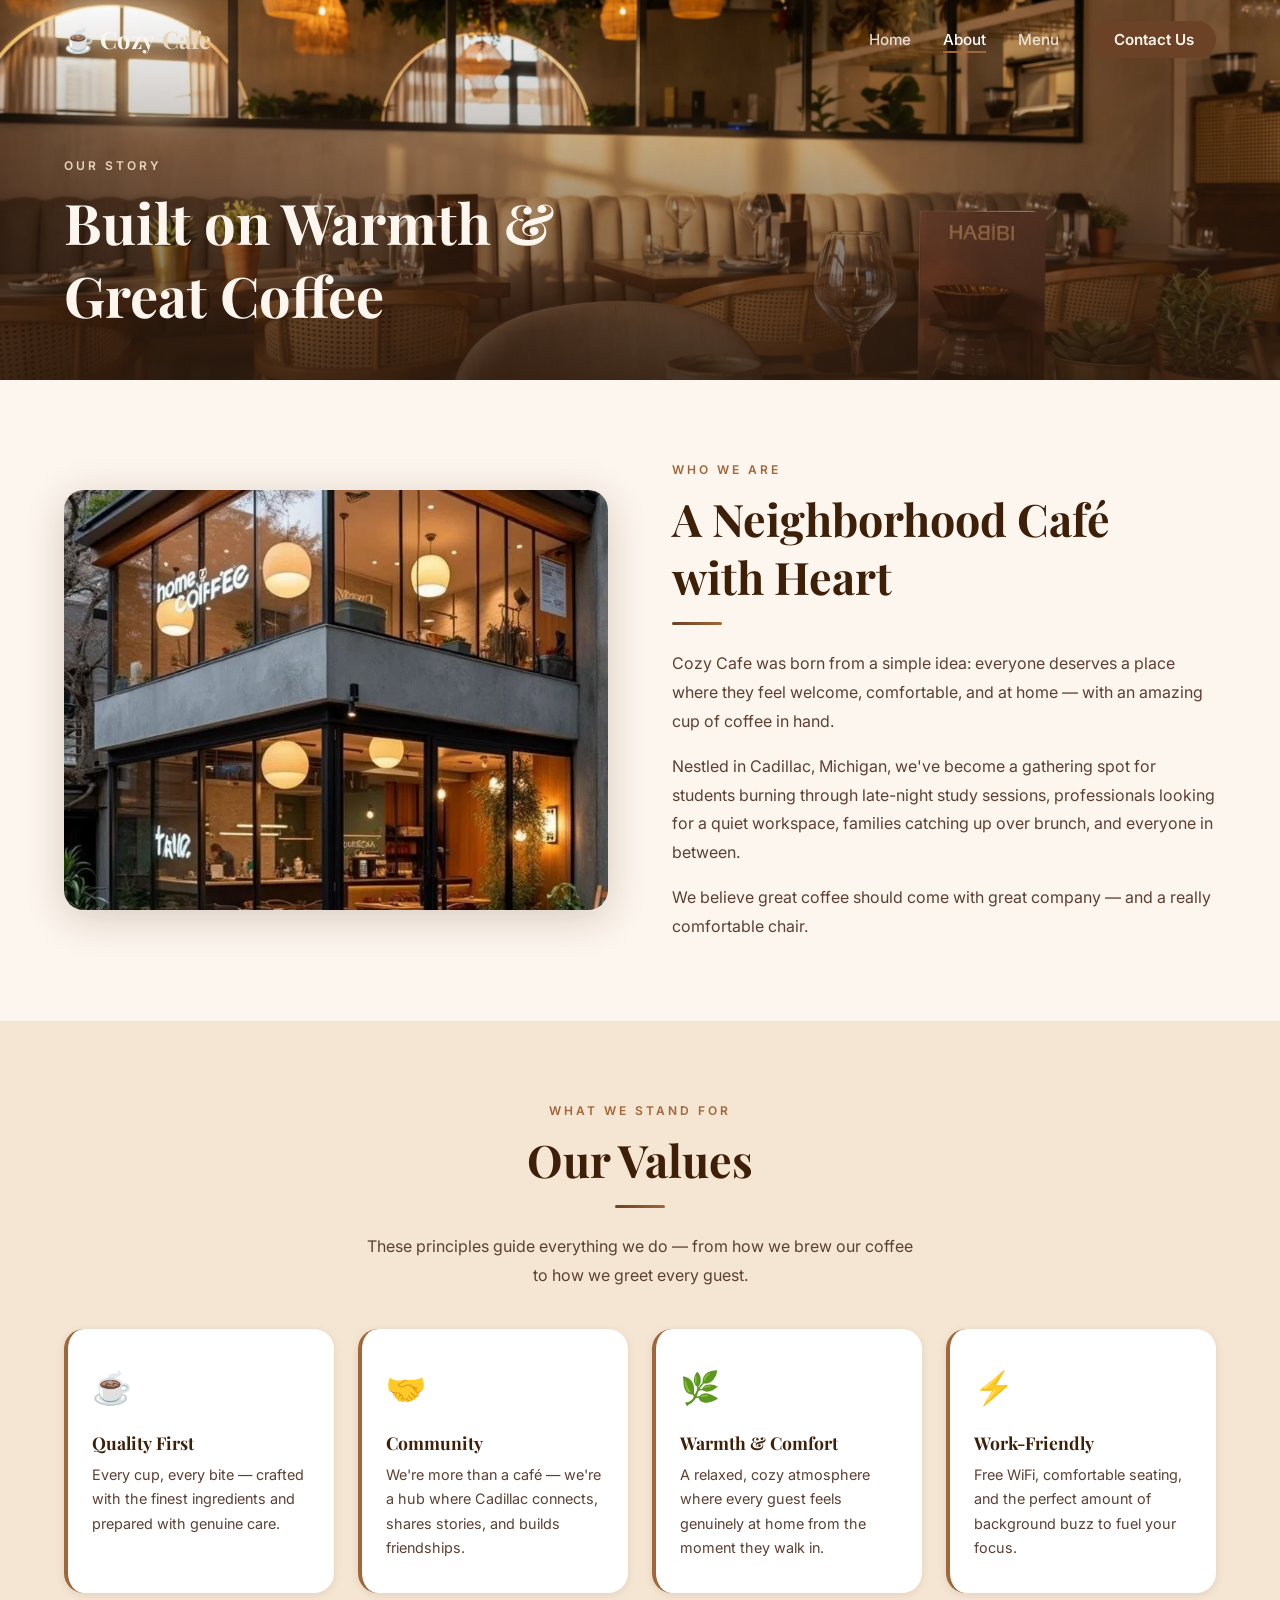
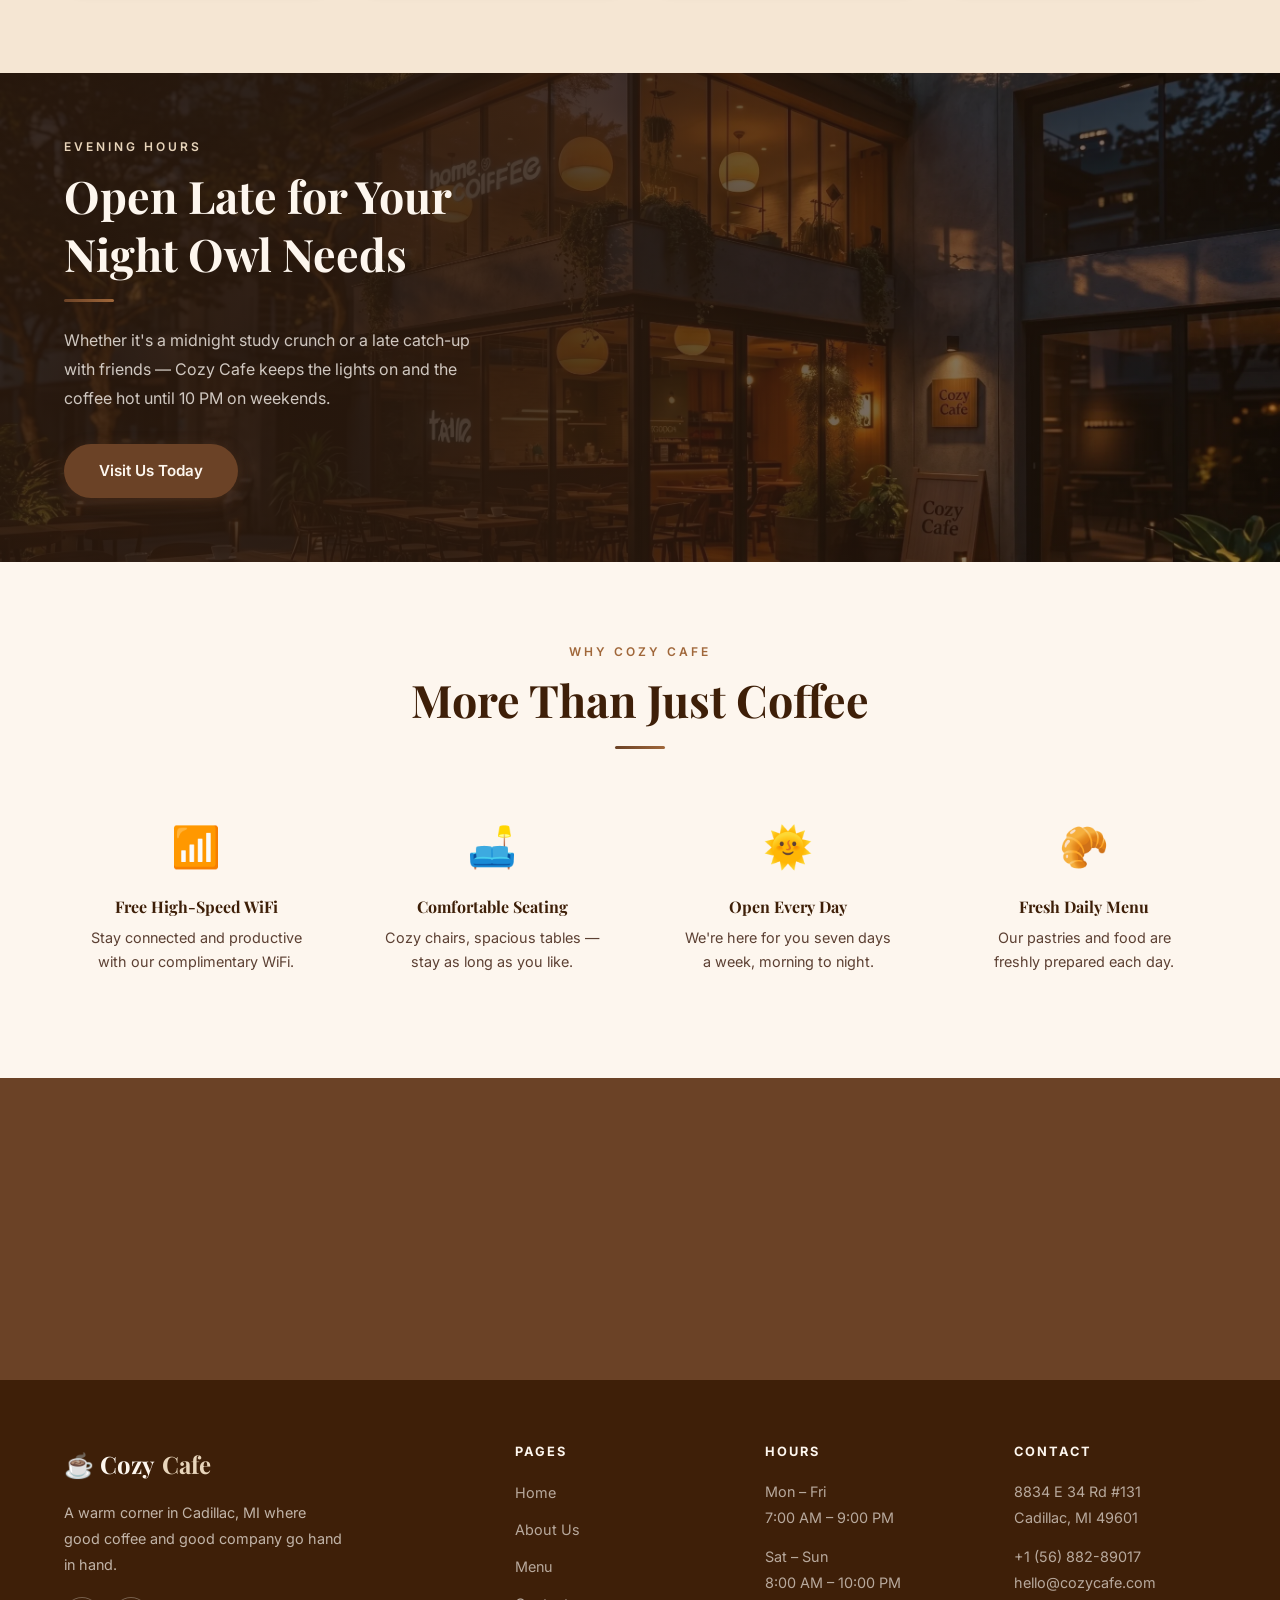
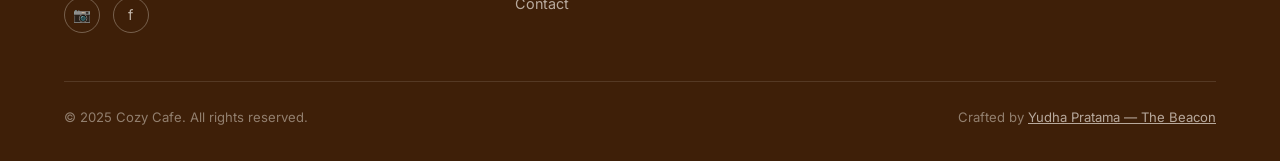
==== about.html @ ad45d651 "CozyCafeDEMO" ====
<!DOCTYPE html>
<html lang="en">
<head>
  <meta charset="UTF-8" />
  <meta name="viewport" content="width=device-width, initial-scale=1.0" />
  <title>About Us — Cozy Cafe Cadillac MI</title>
  <meta name="description" content="Learn the story behind Cozy Cafe in Cadillac, MI. A community-first café built on warmth, quality coffee, and a love for people." />
  <meta property="og:type" content="website" />
  <meta property="og:title" content="About Cozy Cafe — Our Story" />
  <meta property="og:description" content="A community-first café in Cadillac, MI. Built on warmth, quality coffee, and great people." />
  <meta property="og:image" content="img/interior_wide.webp" />
  <link rel="icon" type="image/png" href="img/exterior.webp" />
  <link rel="preconnect" href="https://fonts.googleapis.com" />
  <link rel="preconnect" href="https://fonts.gstatic.com" crossorigin />
  <link rel="stylesheet" href="css/style.css" />
</head>
<body>

  <!-- ── NAVBAR ─────────────────────────────── -->
  <nav class="navbar scrolled" id="navbar">
    <a href="index.html" class="nav-logo">☕ Cozy <span>Cafe</span></a>
    <ul class="nav-links">
      <li><a href="index.html">Home</a></li>
      <li><a href="about.html" class="active">About</a></li>
      <li><a href="menu.html">Menu</a></li>
      <li><a href="contact.html" class="nav-cta">Contact Us</a></li>
    </ul>
    <button class="hamburger" aria-label="Toggle menu" id="hamburger">
      <span></span><span></span><span></span>
    </button>
  </nav>
  <div class="mobile-menu" id="mobile-menu">
    <a href="index.html">Home</a>
    <a href="about.html">About</a>
    <a href="menu.html">Menu</a>
    <a href="contact.html">Contact Us</a>
  </div>

  <!-- ── PAGE HERO ─────────────────────────── -->
  <div class="page-hero" style="margin-top:0;padding-top:0;">
    <img src="img/interior_wide.webp" alt="Inside Cozy Cafe — warm and welcoming" loading="eager" />
    <div class="page-hero-overlay"></div>
    <div class="page-hero-content">
      <p class="section-label">Our Story</p>
      <h1>Built on Warmth &amp;<br>Great Coffee</h1>
    </div>
  </div>

  <!-- ── STORY SECTION ─────────────────────── -->
  <section class="section">
    <div class="container" style="display:grid;grid-template-columns:1fr 1fr;gap:4rem;align-items:center;">
      <div class="fade-in" style="border-radius:20px;overflow:hidden;box-shadow:var(--shadow-lg);">
        <img src="img/exterior.webp" alt="Cozy Cafe exterior — welcoming storefront" style="width:100%;height:420px;object-fit:cover;" loading="lazy" />
      </div>
      <div class="fade-up">
        <p class="section-label">Who We Are</p>
        <h2 class="section-title">A Neighborhood Café<br>with Heart</h2>
        <div class="divider"></div>
        <p class="section-sub">Cozy Cafe was born from a simple idea: everyone deserves a place where they feel welcome, comfortable, and at home — with an amazing cup of coffee in hand.</p>
        <p class="section-sub" style="margin-top:1rem;">Nestled in Cadillac, Michigan, we've become a gathering spot for students burning through late-night study sessions, professionals looking for a quiet workspace, families catching up over brunch, and everyone in between.</p>
        <p class="section-sub" style="margin-top:1rem;">We believe great coffee should come with great company — and a really comfortable chair.</p>
      </div>
    </div>
  </section>

  <!-- ── VALUES SECTION ────────────────────── -->
  <section class="section" style="background:var(--cream);">
    <div class="container">
      <div class="text-center fade-up">
        <p class="section-label">What We Stand For</p>
        <h2 class="section-title">Our Values</h2>
        <div class="divider center"></div>
        <p class="section-sub">These principles guide everything we do — from how we brew our coffee to how we greet every guest.</p>
      </div>
      <div class="value-cards" style="margin-top:2.5rem;">
        <div class="value-card fade-up">
          <div class="icon">☕</div>
          <h3>Quality First</h3>
          <p>Every cup, every bite — crafted with the finest ingredients and prepared with genuine care.</p>
        </div>
        <div class="value-card fade-up">
          <div class="icon">🤝</div>
          <h3>Community</h3>
          <p>We're more than a café — we're a hub where Cadillac connects, shares stories, and builds friendships.</p>
        </div>
        <div class="value-card fade-up">
          <div class="icon">🌿</div>
          <h3>Warmth & Comfort</h3>
          <p>A relaxed, cozy atmosphere where every guest feels genuinely at home from the moment they walk in.</p>
        </div>
        <div class="value-card fade-up">
          <div class="icon">⚡</div>
          <h3>Work-Friendly</h3>
          <p>Free WiFi, comfortable seating, and the perfect amount of background buzz to fuel your focus.</p>
        </div>
      </div>
    </div>
  </section>

  <!-- ── NIGHT ATMOSPHERE ───────────────────── -->
  <section class="atm-section fade-in">
    <img src="img/exterior_night.webp" alt="Cozy Cafe at night — warm glowing lights" class="atm-bg" loading="lazy" />
    <div class="atm-overlay"></div>
    <div class="atm-content">
      <p class="section-label" style="color:var(--cream-dark);">Evening Hours</p>
      <h2 class="section-title" style="color:var(--cream-light);">Open Late for Your<br>Night Owl Needs</h2>
      <div class="divider"></div>
      <p class="section-sub" style="color:rgba(249,243,236,.8);">Whether it's a midnight study crunch or a late catch-up with friends — Cozy Cafe keeps the lights on and the coffee hot until 10 PM on weekends.</p>
      <a href="contact.html" class="btn-primary" style="margin-top:2rem;display:inline-block;">Visit Us Today</a>
    </div>
  </section>

  <!-- ── WHY CHOOSE US ──────────────────────── -->
  <section class="section">
    <div class="container">
      <div class="text-center fade-up">
        <p class="section-label">Why Cozy Cafe</p>
        <h2 class="section-title">More Than Just Coffee</h2>
        <div class="divider center"></div>
      </div>
      <div style="display:grid;grid-template-columns:repeat(auto-fit,minmax(200px,1fr));gap:2rem;margin-top:2.5rem;text-align:center;">
        <div class="fade-up" style="padding:1.5rem;">
          <div style="font-size:2.5rem;margin-bottom:1rem;">📶</div>
          <h3 style="font-size:1rem;color:var(--brown-dark);margin-bottom:.5rem;">Free High-Speed WiFi</h3>
          <p style="font-size:.9rem;color:var(--text-mid);">Stay connected and productive with our complimentary WiFi.</p>
        </div>
        <div class="fade-up" style="padding:1.5rem;">
          <div style="font-size:2.5rem;margin-bottom:1rem;">🛋️</div>
          <h3 style="font-size:1rem;color:var(--brown-dark);margin-bottom:.5rem;">Comfortable Seating</h3>
          <p style="font-size:.9rem;color:var(--text-mid);">Cozy chairs, spacious tables — stay as long as you like.</p>
        </div>
        <div class="fade-up" style="padding:1.5rem;">
          <div style="font-size:2.5rem;margin-bottom:1rem;">🌞</div>
          <h3 style="font-size:1rem;color:var(--brown-dark);margin-bottom:.5rem;">Open Every Day</h3>
          <p style="font-size:.9rem;color:var(--text-mid);">We're here for you seven days a week, morning to night.</p>
        </div>
        <div class="fade-up" style="padding:1.5rem;">
          <div style="font-size:2.5rem;margin-bottom:1rem;">🥐</div>
          <h3 style="font-size:1rem;color:var(--brown-dark);margin-bottom:.5rem;">Fresh Daily Menu</h3>
          <p style="font-size:.9rem;color:var(--text-mid);">Our pastries and food are freshly prepared each day.</p>
        </div>
      </div>
    </div>
  </section>

  <!-- ── CTA ───────────────────────────────── -->
  <section class="section-sm" style="background:var(--brown);text-align:center;">
    <div class="container fade-up">
      <h2 style="color:var(--cream-light);font-size:clamp(1.5rem,3vw,2.2rem);margin-bottom:1rem;">Ready to Experience the Cozy Vibe?</h2>
      <p style="color:rgba(249,243,236,.8);margin-bottom:2rem;max-width:480px;margin-left:auto;margin-right:auto;">Stop by, grab your favorite drink, and make yourself at home. We'd love to see you.</p>
      <div style="display:flex;gap:1rem;justify-content:center;flex-wrap:wrap;">
        <a href="menu.html" class="btn-outline">Browse Menu</a>
        <a href="contact.html" style="background:var(--cream-light);color:var(--brown-dark);padding:.85rem 2.2rem;border-radius:50px;font-weight:600;font-size:.95rem;display:inline-block;transition:all .3s ease;">Get Directions</a>
      </div>
    </div>
  </section>

  <!-- ── FOOTER ─────────────────────────────── -->
  <footer class="footer">
    <div class="container">
      <div class="footer-grid">
        <div class="footer-brand">
          <div class="nav-logo">☕ Cozy <span>Cafe</span></div>
          <p>A warm corner in Cadillac, MI where good coffee and good company go hand in hand.</p>
          <div class="footer-social">
            <a href="https://instagram.com/cozycafecadillac" class="social-icon" aria-label="Instagram" target="_blank" rel="noopener">📷</a>
            <a href="https://facebook.com/cozycafecadillac" class="social-icon" aria-label="Facebook" target="_blank" rel="noopener">f</a>
          </div>
        </div>
        <div class="footer-col">
          <h4>Pages</h4>
          <ul>
            <li><a href="index.html">Home</a></li>
            <li><a href="about.html">About Us</a></li>
            <li><a href="menu.html">Menu</a></li>
            <li><a href="contact.html">Contact</a></li>
          </ul>
        </div>
        <div class="footer-col">
          <h4>Hours</h4>
          <p>Mon – Fri<br>7:00 AM – 9:00 PM</p>
          <p style="margin-top:.8rem;">Sat – Sun<br>8:00 AM – 10:00 PM</p>
        </div>
        <div class="footer-col">
          <h4>Contact</h4>
          <p>8834 E 34 Rd #131<br>Cadillac, MI 49601</p>
          <p style="margin-top:.8rem;"><a href="tel:+15688289017" style="color:rgba(249,243,236,.65);">+1 (56) 882-89017</a></p>
          <p><a href="mailto:hello@cozycafe.com" style="color:rgba(249,243,236,.65);">hello@cozycafe.com</a></p>
        </div>
      </div>
      <div class="footer-bottom">
        <span>© 2025 Cozy Cafe. All rights reserved.</span>
        <span>Crafted by <a href="https://beacon.co.id" target="_blank" rel="noopener" style="color:rgba(249,243,236,.65);text-decoration:underline;transition:color .3s">Yudha Pratama — The Beacon</a></span>
      </div>
    </div>
  </footer>

  <script src="js/main.js"></script>
</body>
</html>
---- css/style.css ----
/* =============================================
   COZY CAFE — Custom CSS Design System
   ============================================= */

@import url('https://fonts.googleapis.com/css2?family=Playfair+Display:ital,wght@0,400;0,600;0,700;1,400&family=Inter:wght@300;400;500;600&display=swap');

:root {
  --brown-dark:   #3E1F08;
  --brown:        #6B4226;
  --brown-light:  #A0673A;
  --cream-dark:   #E8D5BB;
  --cream:        #F5E6D3;
  --cream-light:  #FDF6EE;
  --green:        #7A9E7E;
  --green-dark:   #5A7D5E;
  --text-dark:    #2C1A0E;
  --text-mid:     #5C4033;
  --text-light:   #F9F3EC;
  --shadow-sm:    0 2px 8px rgba(62,31,8,.10);
  --shadow-md:    0 4px 20px rgba(62,31,8,.15);
  --shadow-lg:    0 8px 40px rgba(62,31,8,.20);
  --radius:       12px;
  --radius-lg:    20px;
  --transition:   0.3s ease;
}

*, *::before, *::after { box-sizing: border-box; margin: 0; padding: 0; }

html { scroll-behavior: smooth; }

body {
  font-family: 'Inter', sans-serif;
  background: var(--cream-light);
  color: var(--text-dark);
  line-height: 1.7;
  overflow-x: hidden;
}

h1, h2, h3, h4 { font-family: 'Playfair Display', serif; line-height: 1.3; }

img { max-width: 100%; display: block; }

a { text-decoration: none; color: inherit; }

/* =============================================
   NAVIGATION
   ============================================= */
.navbar {
  position: fixed; top: 0; left: 0; right: 0; z-index: 1000;
  display: flex; align-items: center; justify-content: space-between;
  padding: 1.2rem 5%;
  transition: background var(--transition), box-shadow var(--transition);
}
.navbar.scrolled {
  background: rgba(253, 246, 238, 0.97);
  box-shadow: var(--shadow-sm);
  backdrop-filter: blur(8px);
}
.navbar.dark { background: transparent; }

.nav-logo {
  font-family: 'Playfair Display', serif;
  font-size: 1.5rem; font-weight: 700;
  color: var(--cream-light);
  display: flex; align-items: center; gap: .5rem;
  transition: color var(--transition);
}
.navbar.scrolled .nav-logo { color: var(--brown); }
.nav-logo span { color: var(--cream-dark); }
.navbar.scrolled .nav-logo span { color: var(--brown-light); }

.nav-links { display: flex; gap: 2rem; list-style: none; }
.nav-links a {
  font-size: .95rem; font-weight: 500;
  color: rgba(249,243,236,.85);
  transition: color var(--transition);
  position: relative;
}
.nav-links a::after {
  content: ''; position: absolute; bottom: -4px; left: 0;
  width: 0; height: 2px; background: var(--brown-light);
  transition: width var(--transition);
}
.nav-links a:hover::after, .nav-links a.active::after { width: 100%; }
.nav-links a:hover, .nav-links a.active { color: #fff; }
.navbar.scrolled .nav-links a { color: var(--text-mid); }
.navbar.scrolled .nav-links a:hover { color: var(--brown); }

.nav-cta {
  padding: .55rem 1.4rem;
  background: var(--brown);
  color: var(--cream-light) !important;
  border-radius: 50px;
  font-weight: 600 !important;
  transition: background var(--transition), transform var(--transition) !important;
}
.nav-cta:hover { background: var(--brown-dark) !important; transform: translateY(-1px); }
.nav-cta::after { display: none !important; }

.hamburger {
  display: none; flex-direction: column; gap: 5px; cursor: pointer;
  padding: 4px; background: none; border: none;
}
.hamburger span {
  display: block; width: 24px; height: 2px;
  background: var(--cream-light); border-radius: 2px;
  transition: all var(--transition);
}
.navbar.scrolled .hamburger span { background: var(--brown); }
.hamburger.open span:nth-child(1) { transform: rotate(45deg) translate(5px, 5px); }
.hamburger.open span:nth-child(2) { opacity: 0; }
.hamburger.open span:nth-child(3) { transform: rotate(-45deg) translate(5px, -5px); }

.mobile-menu {
  display: none; position: fixed; inset: 0; z-index: 999;
  background: var(--cream-light); padding-top: 5rem;
  flex-direction: column; align-items: center; gap: 2rem;
}
.mobile-menu.open { display: flex; }
.mobile-menu a { font-size: 1.5rem; font-family: 'Playfair Display', serif; color: var(--brown); }
.mobile-menu a:hover { color: var(--brown-light); }

/* =============================================
   HERO
   ============================================= */
.hero {
  position: relative; height: 100vh; min-height: 600px;
  display: flex; align-items: center; justify-content: center;
  overflow: hidden; text-align: center;
}
.hero-img {
  position: absolute; inset: 0; width: 100%; height: 100%;
  object-fit: cover; object-position: center;
  transform: scale(1.05);
  transition: transform 8s ease;
}
.hero.loaded .hero-img { transform: scale(1); }
.hero-overlay {
  position: absolute; inset: 0;
  background: linear-gradient(to bottom, rgba(44,26,14,.55) 0%, rgba(44,26,14,.35) 50%, rgba(44,26,14,.7) 100%);
}
.hero-content {
  position: relative; z-index: 2;
  max-width: 750px; padding: 0 1.5rem;
}
.hero-badge {
  display: inline-block;
  background: rgba(249,243,236,.15);
  border: 1px solid rgba(249,243,236,.4);
  color: var(--cream-light);
  font-size: .8rem; font-weight: 600; letter-spacing: 2px;
  text-transform: uppercase;
  padding: .4rem 1.2rem; border-radius: 50px;
  margin-bottom: 1.2rem;
  backdrop-filter: blur(4px);
}
.hero h1 {
  font-size: clamp(2.5rem, 6vw, 5rem);
  color: var(--cream-light);
  margin-bottom: 1rem;
  text-shadow: 0 2px 20px rgba(0,0,0,.3);
}
.hero p {
  font-size: clamp(1rem, 2vw, 1.2rem);
  color: rgba(249,243,236,.85);
  margin-bottom: 2rem;
  max-width: 500px; margin-left: auto; margin-right: auto;
}
.hero-btns { display: flex; gap: 1rem; justify-content: center; flex-wrap: wrap; }

.btn-primary {
  display: inline-block;
  padding: .85rem 2.2rem;
  background: var(--brown);
  color: var(--cream-light);
  border-radius: 50px;
  font-weight: 600; font-size: .95rem;
  transition: background var(--transition), transform var(--transition), box-shadow var(--transition);
  box-shadow: 0 4px 15px rgba(107,66,38,.4);
}
.btn-primary:hover {
  background: var(--brown-dark);
  transform: translateY(-2px);
  box-shadow: 0 6px 20px rgba(107,66,38,.5);
}

.btn-outline {
  display: inline-block;
  padding: .85rem 2.2rem;
  border: 2px solid rgba(249,243,236,.6);
  color: var(--cream-light);
  border-radius: 50px;
  font-weight: 600; font-size: .95rem;
  backdrop-filter: blur(4px);
  transition: all var(--transition);
}
.btn-outline:hover {
  background: rgba(249,243,236,.15);
  border-color: var(--cream-light);
  transform: translateY(-2px);
}

.hero-scroll {
  position: absolute; bottom: 2rem; left: 50%; transform: translateX(-50%);
  z-index: 2; display: flex; flex-direction: column; align-items: center; gap: .5rem;
  color: rgba(249,243,236,.7); font-size: .75rem; letter-spacing: 1px;
  animation: bounce 2s infinite;
}
.hero-scroll::after {
  content: ''; width: 1px; height: 40px;
  background: linear-gradient(to bottom, rgba(249,243,236,.6), transparent);
}
@keyframes bounce { 0%,100%{transform:translateX(-50%) translateY(0)} 50%{transform:translateX(-50%) translateY(6px)} }

/* =============================================
   SECTIONS — COMMON
   ============================================= */
.section { padding: 5rem 5%; }
.section-sm { padding: 3rem 5%; }

.section-label {
  font-size: .75rem; font-weight: 600; letter-spacing: 3px;
  text-transform: uppercase; color: var(--brown-light);
  margin-bottom: .6rem;
}
.section-title {
  font-size: clamp(1.8rem, 4vw, 2.8rem);
  color: var(--brown-dark);
  margin-bottom: 1rem;
}
.section-sub {
  color: var(--text-mid); font-size: 1rem;
  max-width: 560px; line-height: 1.8;
}

.divider {
  width: 50px; height: 3px;
  background: linear-gradient(to right, var(--brown), var(--brown-light));
  border-radius: 2px; margin: 1rem 0 1.5rem;
}
.divider.center { margin-left: auto; margin-right: auto; }

/* =============================================
   FEATURES STRIP
   ============================================= */
.features-strip {
  background: var(--brown);
  padding: 2.5rem 5%;
  display: grid;
  grid-template-columns: repeat(auto-fit, minmax(160px, 1fr));
  gap: 1.5rem;
}
.feature-item {
  display: flex; flex-direction: column; align-items: center;
  gap: .6rem; text-align: center;
  color: var(--cream-light);
}
.feature-icon { font-size: 1.8rem; }
.feature-item h4 { font-family: 'Inter', sans-serif; font-size: .9rem; font-weight: 600; }
.feature-item p { font-size: .8rem; color: rgba(249,243,236,.7); }

/* =============================================
   MENU CARDS
   ============================================= */
.menu-grid {
  display: grid;
  grid-template-columns: repeat(auto-fill, minmax(220px, 1fr));
  gap: 1.5rem;
}
.menu-card {
  background: #fff; border-radius: var(--radius-lg);
  overflow: hidden; box-shadow: var(--shadow-sm);
  transition: transform var(--transition), box-shadow var(--transition);
}
.menu-card:hover { transform: translateY(-5px); box-shadow: var(--shadow-lg); }
.menu-card-img {
  height: 180px; background: var(--cream);
  display: flex; align-items: center; justify-content: center;
  font-size: 3rem; position: relative; overflow: hidden;
}
.menu-card-img.gradient-1 { background: linear-gradient(135deg, #F5E6D3, #E8C89A); }
.menu-card-img.gradient-2 { background: linear-gradient(135deg, #D4A96A, #C47D3A); }
.menu-card-img.gradient-3 { background: linear-gradient(135deg, #B8D4BC, #7A9E7E); }
.menu-card-img.gradient-4 { background: linear-gradient(135deg, #E8D5BB, #C4956A); }
.menu-card-body { padding: 1.2rem; }
.menu-card-body h4 { font-size: 1rem; color: var(--brown-dark); margin-bottom: .3rem; }
.menu-card-body p { font-size: .85rem; color: var(--text-mid); margin-bottom: .8rem; }
.menu-card-footer {
  display: flex; justify-content: space-between; align-items: center;
}
.menu-price { font-weight: 700; color: var(--brown); font-size: 1.05rem; }
.menu-badge {
  font-size: .7rem; font-weight: 600; padding: .2rem .6rem;
  border-radius: 50px; background: var(--cream); color: var(--brown-light);
}

/* =============================================
   ATMOSPHERE / CTA SECTION
   ============================================= */
.atm-section {
  position: relative; min-height: 450px;
  display: flex; align-items: center;
  overflow: hidden;
}
.atm-bg {
  position: absolute; inset: 0;
  width: 100%; height: 100%; object-fit: cover;
}
.atm-overlay {
  position: absolute; inset: 0;
  background: linear-gradient(90deg, rgba(44,26,14,.85) 40%, rgba(44,26,14,.4) 100%);
}
.atm-content {
  position: relative; z-index: 2;
  padding: 4rem 5%; max-width: 550px;
}
.atm-content .section-title { color: var(--cream-light); }
.atm-content .section-sub { color: rgba(249,243,236,.8); }

/* =============================================
   GALLERY GRID
   ============================================= */
.gallery-grid {
  display: grid;
  grid-template-columns: repeat(3, 1fr);
  grid-template-rows: auto;
  gap: 1rem;
}
.gallery-item {
  overflow: hidden; border-radius: var(--radius);
  position: relative;
}
.gallery-item img {
  width: 100%; height: 100%; object-fit: cover;
  transition: transform .5s ease;
}
.gallery-item:hover img { transform: scale(1.05); }
.gallery-item.tall { grid-row: span 2; }
.gallery-item.wide { grid-column: span 2; }

/* =============================================
   CARDS — ABOUT / VALUES
   ============================================= */
.value-cards {
  display: grid;
  grid-template-columns: repeat(auto-fit, minmax(220px, 1fr));
  gap: 1.5rem;
}
.value-card {
  background: #fff; border-radius: var(--radius-lg);
  padding: 2rem 1.5rem; box-shadow: var(--shadow-sm);
  border-left: 4px solid var(--brown-light);
  transition: transform var(--transition), box-shadow var(--transition);
}
.value-card:hover { transform: translateY(-4px); box-shadow: var(--shadow-md); }
.value-card .icon { font-size: 2rem; margin-bottom: 1rem; }
.value-card h3 { font-size: 1.1rem; color: var(--brown-dark); margin-bottom: .5rem; }
.value-card p { font-size: .9rem; color: var(--text-mid); }

/* =============================================
   MENU PAGE — TABS & TABLE
   ============================================= */
.tab-bar {
  display: flex; gap: .5rem; flex-wrap: wrap;
  margin-bottom: 2.5rem;
}
.tab-btn {
  padding: .6rem 1.6rem;
  border-radius: 50px; border: 2px solid var(--cream-dark);
  background: transparent; color: var(--text-mid);
  font-family: 'Inter', sans-serif; font-size: .9rem; font-weight: 600;
  cursor: pointer; transition: all var(--transition);
}
.tab-btn:hover { border-color: var(--brown-light); color: var(--brown); }
.tab-btn.active {
  background: var(--brown); border-color: var(--brown);
  color: var(--cream-light);
}
.tab-panel { display: none; }
.tab-panel.active { display: block; }

.menu-table { width: 100%; border-collapse: collapse; }
.menu-table th {
  text-align: left; padding: .8rem 1rem;
  background: var(--cream); color: var(--brown);
  font-family: 'Inter', sans-serif; font-size: .85rem;
  font-weight: 600; letter-spacing: 1px; text-transform: uppercase;
}
.menu-table td {
  padding: .9rem 1rem; border-bottom: 1px solid var(--cream-dark);
  font-size: .95rem; color: var(--text-dark);
}
.menu-table tr:last-child td { border-bottom: none; }
.menu-table tr:hover td { background: var(--cream-light); }
.menu-table .price { font-weight: 700; color: var(--brown); }

/* =============================================
   CONTACT FORM
   ============================================= */
.contact-grid {
  display: grid; grid-template-columns: 1fr 1fr; gap: 4rem;
  align-items: start;
}
.form-group { margin-bottom: 1.5rem; }
.form-group label {
  display: block; font-size: .85rem; font-weight: 600;
  color: var(--brown); margin-bottom: .5rem;
}
.form-group input,
.form-group textarea,
.form-group select {
  width: 100%; padding: .85rem 1.1rem;
  border: 2px solid var(--cream-dark);
  border-radius: var(--radius);
  font-family: 'Inter', sans-serif; font-size: .95rem;
  color: var(--text-dark); background: #fff;
  transition: border-color var(--transition), box-shadow var(--transition);
  outline: none;
}
.form-group input:focus,
.form-group textarea:focus {
  border-color: var(--brown-light);
  box-shadow: 0 0 0 3px rgba(107,66,38,.1);
}
.form-group textarea { resize: vertical; min-height: 140px; }

.contact-info-item {
  display: flex; align-items: flex-start; gap: 1rem;
  padding: 1.2rem; border-radius: var(--radius);
  background: #fff; box-shadow: var(--shadow-sm);
  margin-bottom: 1rem;
}
.contact-info-icon {
  width: 44px; height: 44px; border-radius: 50%;
  background: var(--cream); display: flex; align-items: center;
  justify-content: center; font-size: 1.2rem; flex-shrink: 0;
}
.contact-info-item h4 { font-size: .85rem; font-weight: 600; color: var(--brown); margin-bottom: .2rem; }
.contact-info-item p, .contact-info-item a { font-size: .9rem; color: var(--text-mid); }
.contact-info-item a:hover { color: var(--brown); }

/* =============================================
   PAGE HERO (inner pages)
   ============================================= */
.page-hero {
  position: relative; height: 380px;
  display: flex; align-items: flex-end;
  overflow: hidden;
}
.page-hero img {
  position: absolute; inset: 0; width: 100%; height: 100%; object-fit: cover;
}
.page-hero-overlay {
  position: absolute; inset: 0;
  background: linear-gradient(to top, rgba(44,26,14,.85) 0%, rgba(44,26,14,.3) 60%, transparent 100%);
}
.page-hero-content {
  position: relative; z-index: 2;
  padding: 0 5% 3rem; color: var(--cream-light);
}
.page-hero-content .section-label { color: var(--cream-dark); }
.page-hero-content h1 { color: var(--cream-light); font-size: clamp(2rem, 5vw, 3.5rem); }

/* =============================================
   FOOTER
   ============================================= */
.footer {
  background: var(--brown-dark);
  color: rgba(249,243,236,.8);
  padding: 4rem 5% 2rem;
}
.footer-grid {
  display: grid;
  grid-template-columns: 2fr 1fr 1fr 1fr;
  gap: 3rem; margin-bottom: 3rem;
}
.footer-brand .nav-logo { color: var(--cream-light); margin-bottom: 1rem; }
.footer-brand p { font-size: .9rem; line-height: 1.8; color: rgba(249,243,236,.7); max-width: 280px; }
.footer-social { display: flex; gap: .8rem; margin-top: 1.2rem; }
.social-icon {
  width: 36px; height: 36px; border-radius: 50%;
  border: 1px solid rgba(249,243,236,.3);
  display: flex; align-items: center; justify-content: center;
  font-size: .9rem; transition: all var(--transition);
  color: rgba(249,243,236,.7);
}
.social-icon:hover { background: var(--brown); border-color: var(--brown); color: #fff; }

.footer-col h4 {
  font-family: 'Inter', sans-serif; font-size: .8rem;
  font-weight: 700; letter-spacing: 2px; text-transform: uppercase;
  color: var(--cream-light); margin-bottom: 1.2rem;
}
.footer-col ul { list-style: none; }
.footer-col ul li { margin-bottom: .6rem; }
.footer-col ul a { font-size: .9rem; color: rgba(249,243,236,.65); transition: color var(--transition); }
.footer-col ul a:hover { color: var(--cream-light); }
.footer-col p { font-size: .9rem; color: rgba(249,243,236,.65); line-height: 1.8; }

.footer-bottom {
  border-top: 1px solid rgba(249,243,236,.12);
  padding-top: 1.5rem;
  display: flex; justify-content: space-between; align-items: center;
  flex-wrap: wrap; gap: 1rem;
  font-size: .82rem; color: rgba(249,243,236,.45);
}

/* =============================================
   ANIMATIONS — SCROLL FADE
   ============================================= */
.fade-up {
  opacity: 0;
  transform: translateY(30px);
  transition: opacity .6s ease, transform .6s ease;
}
.fade-up.visible { opacity: 1; transform: translateY(0); }

.fade-in {
  opacity: 0;
  transition: opacity .7s ease;
}
.fade-in.visible { opacity: 1; }

/* =============================================
   UTILITIES
   ============================================= */
.container { max-width: 1200px; margin: 0 auto; }
.text-center { text-align: center; }
.text-center .section-sub { margin-left: auto; margin-right: auto; }
.mt-1 { margin-top: 1rem; }
.mt-2 { margin-top: 2rem; }
.mt-3 { margin-top: 3rem; }

/* =============================================
   RESPONSIVE
   ============================================= */
@media (max-width: 1024px) {
  .footer-grid { grid-template-columns: 1fr 1fr; }
  .contact-grid { grid-template-columns: 1fr; gap: 2.5rem; }
}
@media (max-width: 768px) {
  .nav-links { display: none; }
  .hamburger { display: flex; }
  .features-strip { grid-template-columns: repeat(2, 1fr); }
  .gallery-grid { grid-template-columns: 1fr 1fr; }
  .gallery-item.tall { grid-row: span 1; }
  .gallery-item.wide { grid-column: span 2; }
  .footer-grid { grid-template-columns: 1fr; gap: 2rem; }
  .footer-bottom { flex-direction: column; text-align: center; }
  .section { padding: 3.5rem 5%; }
}
@media (max-width: 480px) {
  .hero-btns { flex-direction: column; align-items: center; }
  .features-strip { grid-template-columns: repeat(2, 1fr); }
  .gallery-grid { grid-template-columns: 1fr; }
  .gallery-item.wide { grid-column: span 1; }
}
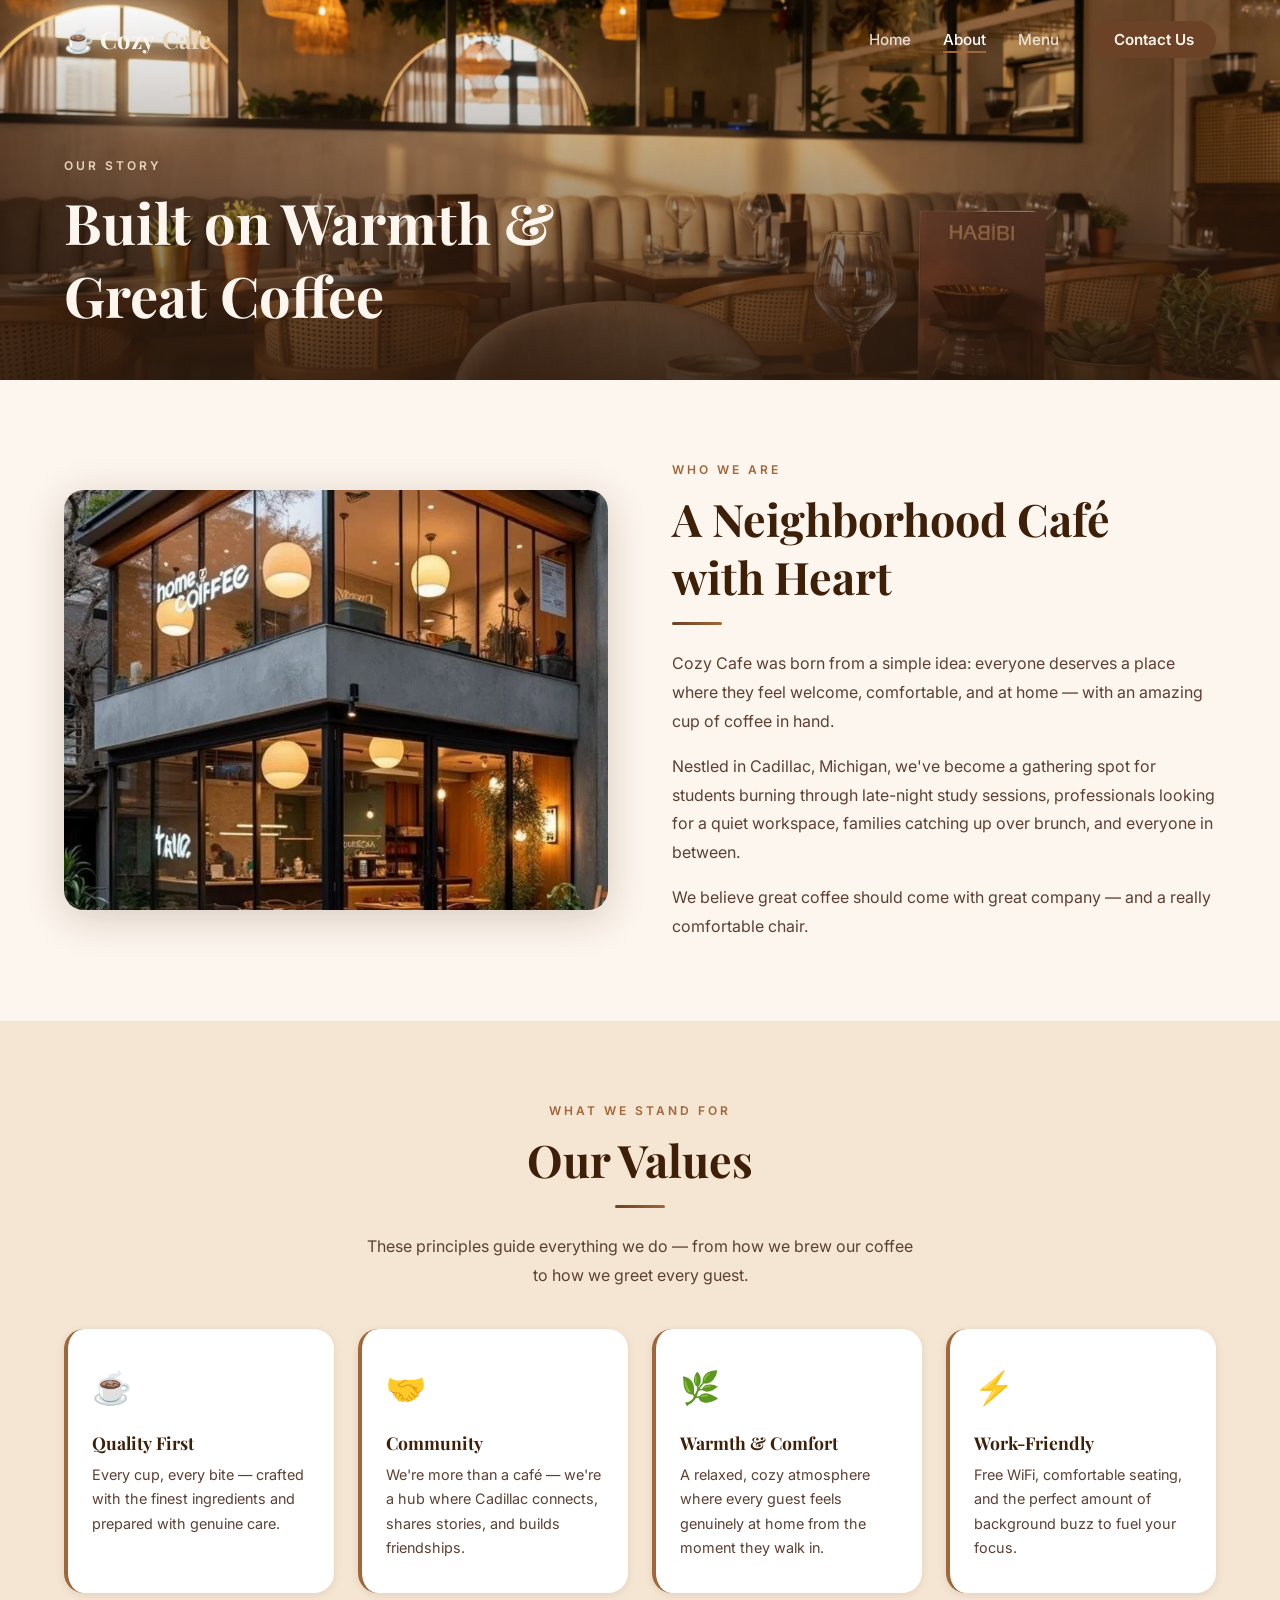
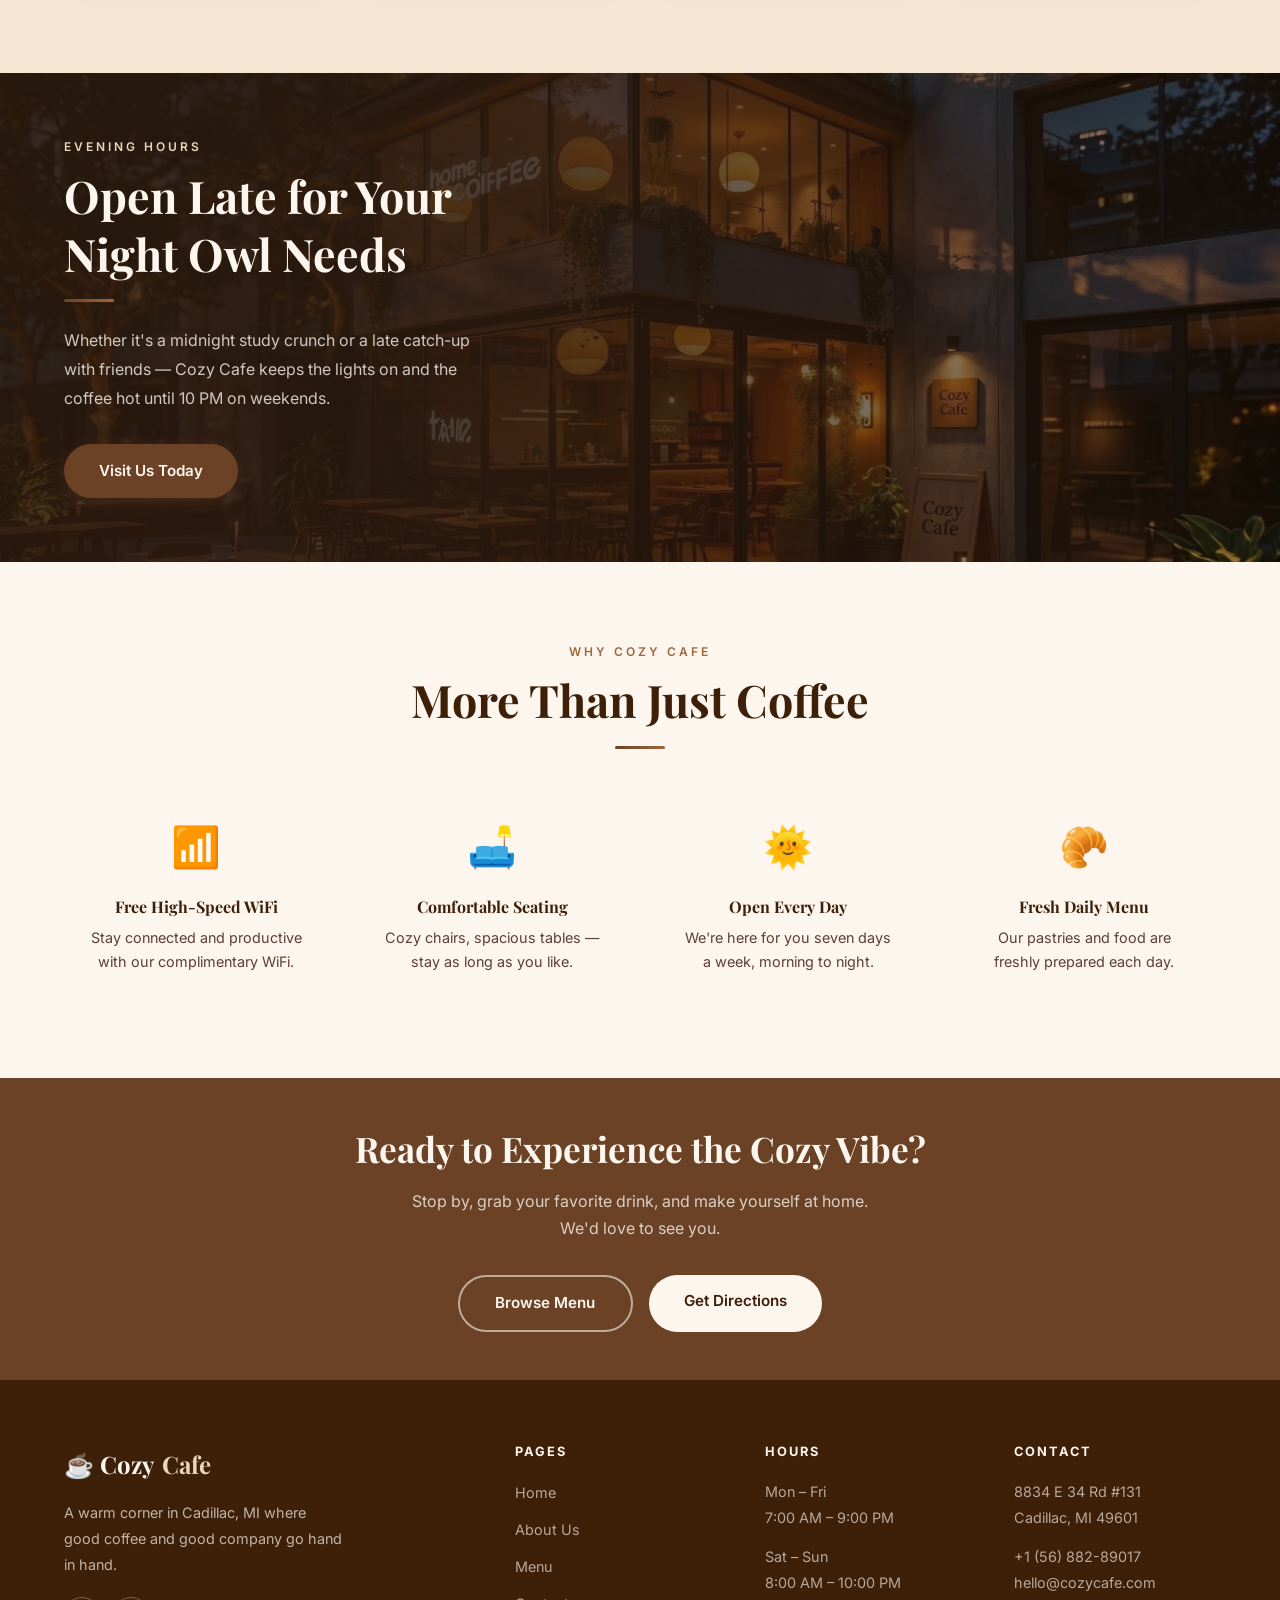
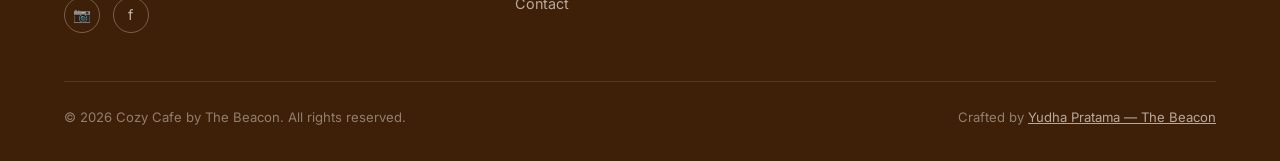
==== commit 93318b65: "perbaikan footer" ====
--- a/about.html
+++ b/about.html
@@ -1,19 +1,23 @@
 <!DOCTYPE html>
 <html lang="en">
+
 <head>
   <meta charset="UTF-8" />
   <meta name="viewport" content="width=device-width, initial-scale=1.0" />
-  <title>About Us — Cozy Cafe Cadillac MI</title>
-  <meta name="description" content="Learn the story behind Cozy Cafe in Cadillac, MI. A community-first café built on warmth, quality coffee, and a love for people." />
+  <title>About Us - Cozy Cafe Cadillac MI</title>
+  <meta name="description"
+    content="Learn the story behind Cozy Cafe in Cadillac, MI. A community-first café built on warmth, quality coffee, and a love for people." />
   <meta property="og:type" content="website" />
   <meta property="og:title" content="About Cozy Cafe — Our Story" />
-  <meta property="og:description" content="A community-first café in Cadillac, MI. Built on warmth, quality coffee, and great people." />
+  <meta property="og:description"
+    content="A community-first café in Cadillac, MI. Built on warmth, quality coffee, and great people." />
   <meta property="og:image" content="img/interior_wide.webp" />
   <link rel="icon" type="image/png" href="img/exterior.webp" />
   <link rel="preconnect" href="https://fonts.googleapis.com" />
   <link rel="preconnect" href="https://fonts.gstatic.com" crossorigin />
   <link rel="stylesheet" href="css/style.css" />
 </head>
+
 <body>
 
   <!-- ── NAVBAR ─────────────────────────────── -->
@@ -50,15 +54,20 @@
   <section class="section">
     <div class="container" style="display:grid;grid-template-columns:1fr 1fr;gap:4rem;align-items:center;">
       <div class="fade-in" style="border-radius:20px;overflow:hidden;box-shadow:var(--shadow-lg);">
-        <img src="img/exterior.webp" alt="Cozy Cafe exterior — welcoming storefront" style="width:100%;height:420px;object-fit:cover;" loading="lazy" />
+        <img src="img/exterior.webp" alt="Cozy Cafe exterior — welcoming storefront"
+          style="width:100%;height:420px;object-fit:cover;" loading="lazy" />
       </div>
       <div class="fade-up">
         <p class="section-label">Who We Are</p>
         <h2 class="section-title">A Neighborhood Café<br>with Heart</h2>
         <div class="divider"></div>
-        <p class="section-sub">Cozy Cafe was born from a simple idea: everyone deserves a place where they feel welcome, comfortable, and at home — with an amazing cup of coffee in hand.</p>
-        <p class="section-sub" style="margin-top:1rem;">Nestled in Cadillac, Michigan, we've become a gathering spot for students burning through late-night study sessions, professionals looking for a quiet workspace, families catching up over brunch, and everyone in between.</p>
-        <p class="section-sub" style="margin-top:1rem;">We believe great coffee should come with great company — and a really comfortable chair.</p>
+        <p class="section-sub">Cozy Cafe was born from a simple idea: everyone deserves a place where they feel welcome,
+          comfortable, and at home — with an amazing cup of coffee in hand.</p>
+        <p class="section-sub" style="margin-top:1rem;">Nestled in Cadillac, Michigan, we've become a gathering spot for
+          students burning through late-night study sessions, professionals looking for a quiet workspace, families
+          catching up over brunch, and everyone in between.</p>
+        <p class="section-sub" style="margin-top:1rem;">We believe great coffee should come with great company — and a
+          really comfortable chair.</p>
       </div>
     </div>
   </section>
@@ -70,7 +79,8 @@
         <p class="section-label">What We Stand For</p>
         <h2 class="section-title">Our Values</h2>
         <div class="divider center"></div>
-        <p class="section-sub">These principles guide everything we do — from how we brew our coffee to how we greet every guest.</p>
+        <p class="section-sub">These principles guide everything we do — from how we brew our coffee to how we greet
+          every guest.</p>
       </div>
       <div class="value-cards" style="margin-top:2.5rem;">
         <div class="value-card fade-up">
@@ -105,7 +115,8 @@
       <p class="section-label" style="color:var(--cream-dark);">Evening Hours</p>
       <h2 class="section-title" style="color:var(--cream-light);">Open Late for Your<br>Night Owl Needs</h2>
       <div class="divider"></div>
-      <p class="section-sub" style="color:rgba(249,243,236,.8);">Whether it's a midnight study crunch or a late catch-up with friends — Cozy Cafe keeps the lights on and the coffee hot until 10 PM on weekends.</p>
+      <p class="section-sub" style="color:rgba(249,243,236,.8);">Whether it's a midnight study crunch or a late catch-up
+        with friends — Cozy Cafe keeps the lights on and the coffee hot until 10 PM on weekends.</p>
       <a href="contact.html" class="btn-primary" style="margin-top:2rem;display:inline-block;">Visit Us Today</a>
     </div>
   </section>
@@ -118,11 +129,13 @@
         <h2 class="section-title">More Than Just Coffee</h2>
         <div class="divider center"></div>
       </div>
-      <div style="display:grid;grid-template-columns:repeat(auto-fit,minmax(200px,1fr));gap:2rem;margin-top:2.5rem;text-align:center;">
+      <div
+        style="display:grid;grid-template-columns:repeat(auto-fit,minmax(200px,1fr));gap:2rem;margin-top:2.5rem;text-align:center;">
         <div class="fade-up" style="padding:1.5rem;">
           <div style="font-size:2.5rem;margin-bottom:1rem;">📶</div>
           <h3 style="font-size:1rem;color:var(--brown-dark);margin-bottom:.5rem;">Free High-Speed WiFi</h3>
-          <p style="font-size:.9rem;color:var(--text-mid);">Stay connected and productive with our complimentary WiFi.</p>
+          <p style="font-size:.9rem;color:var(--text-mid);">Stay connected and productive with our complimentary WiFi.
+          </p>
         </div>
         <div class="fade-up" style="padding:1.5rem;">
           <div style="font-size:2.5rem;margin-bottom:1rem;">🛋️</div>
@@ -146,11 +159,15 @@
   <!-- ── CTA ───────────────────────────────── -->
   <section class="section-sm" style="background:var(--brown);text-align:center;">
     <div class="container fade-up">
-      <h2 style="color:var(--cream-light);font-size:clamp(1.5rem,3vw,2.2rem);margin-bottom:1rem;">Ready to Experience the Cozy Vibe?</h2>
-      <p style="color:rgba(249,243,236,.8);margin-bottom:2rem;max-width:480px;margin-left:auto;margin-right:auto;">Stop by, grab your favorite drink, and make yourself at home. We'd love to see you.</p>
+      <h2 style="color:var(--cream-light);font-size:clamp(1.5rem,3vw,2.2rem);margin-bottom:1rem;">Ready to Experience
+        the Cozy Vibe?</h2>
+      <p style="color:rgba(249,243,236,.8);margin-bottom:2rem;max-width:480px;margin-left:auto;margin-right:auto;">Stop
+        by, grab your favorite drink, and make yourself at home. We'd love to see you.</p>
       <div style="display:flex;gap:1rem;justify-content:center;flex-wrap:wrap;">
         <a href="menu.html" class="btn-outline">Browse Menu</a>
-        <a href="contact.html" style="background:var(--cream-light);color:var(--brown-dark);padding:.85rem 2.2rem;border-radius:50px;font-weight:600;font-size:.95rem;display:inline-block;transition:all .3s ease;">Get Directions</a>
+        <a href="contact.html"
+          style="background:var(--cream-light);color:var(--brown-dark);padding:.85rem 2.2rem;border-radius:50px;font-weight:600;font-size:.95rem;display:inline-block;transition:all .3s ease;">Get
+          Directions</a>
       </div>
     </div>
   </section>
@@ -163,8 +180,10 @@
           <div class="nav-logo">☕ Cozy <span>Cafe</span></div>
           <p>A warm corner in Cadillac, MI where good coffee and good company go hand in hand.</p>
           <div class="footer-social">
-            <a href="https://instagram.com/cozycafecadillac" class="social-icon" aria-label="Instagram" target="_blank" rel="noopener">📷</a>
-            <a href="https://facebook.com/cozycafecadillac" class="social-icon" aria-label="Facebook" target="_blank" rel="noopener">f</a>
+            <a href="https://instagram.com/cozycafecadillac" class="social-icon" aria-label="Instagram" target="_blank"
+              rel="noopener">📷</a>
+            <a href="https://facebook.com/cozycafecadillac" class="social-icon" aria-label="Facebook" target="_blank"
+              rel="noopener">f</a>
           </div>
         </div>
         <div class="footer-col">
@@ -184,17 +203,21 @@
         <div class="footer-col">
           <h4>Contact</h4>
           <p>8834 E 34 Rd #131<br>Cadillac, MI 49601</p>
-          <p style="margin-top:.8rem;"><a href="tel:+15688289017" style="color:rgba(249,243,236,.65);">+1 (56) 882-89017</a></p>
+          <p style="margin-top:.8rem;"><a href="tel:+15688289017" style="color:rgba(249,243,236,.65);">+1 (56)
+              882-89017</a></p>
           <p><a href="mailto:hello@cozycafe.com" style="color:rgba(249,243,236,.65);">hello@cozycafe.com</a></p>
         </div>
       </div>
       <div class="footer-bottom">
-        <span>© 2025 Cozy Cafe. All rights reserved.</span>
-        <span>Crafted by <a href="https://beacon.co.id" target="_blank" rel="noopener" style="color:rgba(249,243,236,.65);text-decoration:underline;transition:color .3s">Yudha Pratama — The Beacon</a></span>
+        <span>© 2026 Cozy Cafe by The Beacon. All rights reserved.</span>
+        <span>Crafted by <a href="https://beacon.co.id" target="_blank" rel="noopener"
+            style="color:rgba(249,243,236,.65);text-decoration:underline;transition:color .3s">Yudha Pratama — The
+            Beacon</a></span>
       </div>
     </div>
   </footer>
 
   <script src="js/main.js"></script>
 </body>
-</html>
+
+</html>
